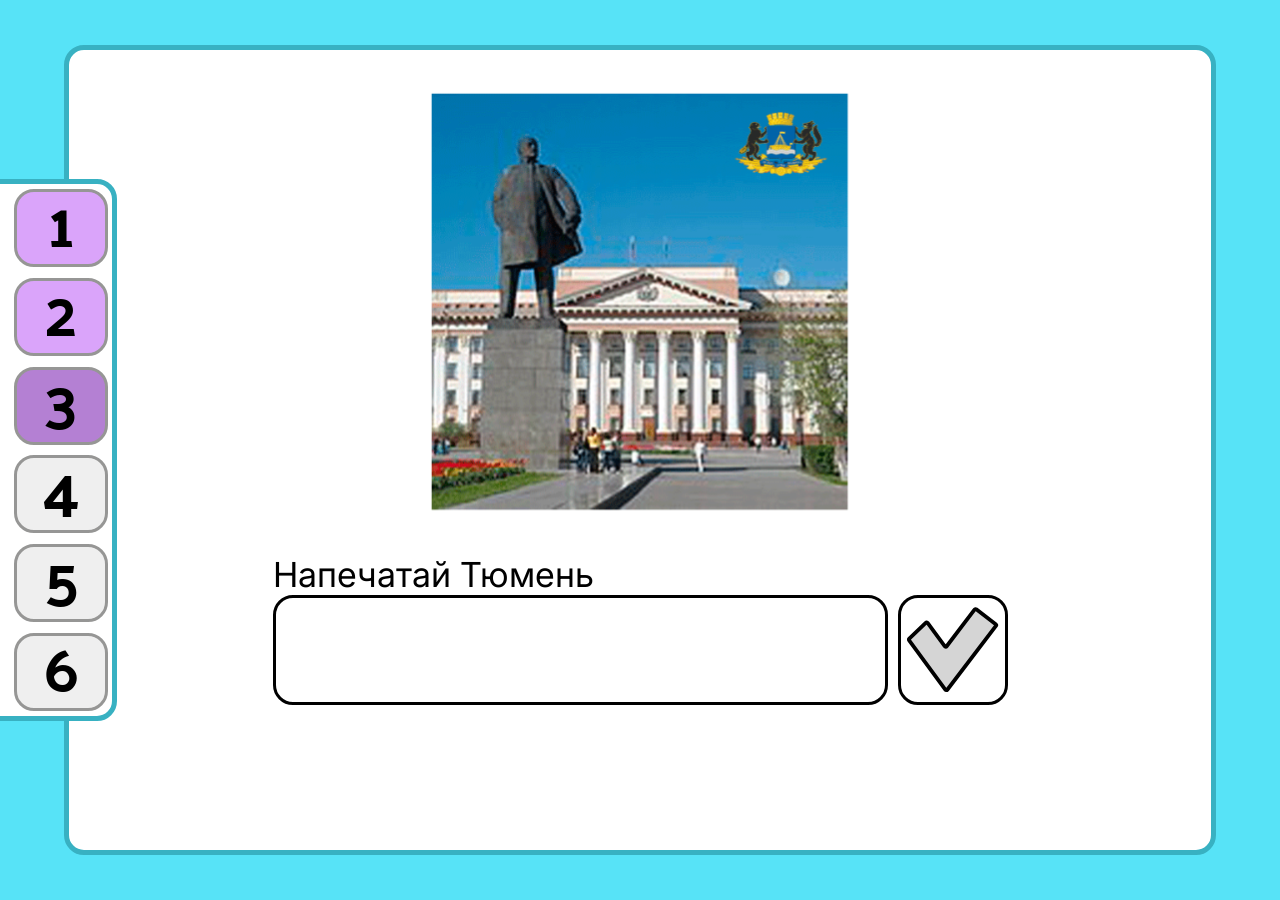
==== index.html @ b0c7f60f "Adaptive layout" ====
<!DOCTYPE html>
<html lang="ru">

<head>
    <meta charset="UTF-8">
    <meta name="viewport" content="width=device-width, initial-scale=1.0">
    <title>ЭМО - тренажёр</title>
    <link rel="shortcut icon" href="assets/images/design/favicon.ico" type="image/x-icon">
    <link rel="stylesheet" href="assets/styles/trainer.css">
    <meta name="viewport" content="width=device-width, initial-scale=1.0">
</head>

<body>
    <div class="trainer-wrapper">
        <div class="navigation-menu">
            <button class="completed-nav-btn">
                <p>1</p>
            </button>
            <button class="completed-nav-btn">
                <p>2</p>
            </button>
            <button class="active-nav-btn">
                <p>3</p>
            </button>
            <button>
                <p>4</p>
            </button>
            <button>
                <p>5</p>
            </button>
            <button>
                <p>6</p>
            </button>
        </div>

        <div class="white-body-field">
            <div class="form-trainer">
                <div class="trainer-image">
                    <img src="assets/images/tyumen.svg" alt="Тюмень">
                </div>
                <div class="trainer-form">
                    <label class="trainer-text">Напечатай <span id="labelWord">Тюмень</span></label>
                    <div class="input-button-field">
                        <input type="text" class="text-field" />
                        <button type="button" class="check-button">
                            <img src="assets/images/design/tick_invalid.svg" alt="Проверить">
                        </button>
                    </div>
                </div>
            </div>

        </div>
    </div>
</body>

</html>
---- assets/styles/trainer.css ----
:root {
    --border-color: #38B1C2;
    --main-blue-color: #57e3f7;
}

@font-face {
    font-family: "inter";
    src: url("../fonts/inter/static/Inter_18pt-Regular.ttf");
}

@font-face {
    font-family: "Palanquin Dark";
    src: url("../fonts/Palanquin_Dark/PalanquinDark-Regular.ttf");
}

body {
    margin: 0;
}

.trainer-wrapper {
    width: 100vw;
    height: 100vh;
    overflow: hidden;

    background-color: var(--main-blue-color);
}

.white-body-field {
    width: 90vw;
    height: 90vh;
    margin: 5vh auto 5vh;

    background-color: #fff;

    border: 5px solid var(--border-color);
    border-radius: 20px;
    box-sizing: border-box;

    display: flex;
    flex-direction: column;
    overflow-y: auto;
    /* прокрутка если не помещается */
}

.form-trainer {
    display: flex;
    flex-direction: column;
    align-items: center;
}

.trainer-image {
    max-width: 500px;

    height: auto;
    width: 100%;

    flex-shrink: 0;
}

.trainer-image>img {
    width: 100%;
    height: 100%;
}


/* стили формы тренажёра (Ввода текста и кнопки)*/

.trainer-text {
    height: 40px;
    font-size: 34.42px;
    cursor: default;
    user-select: none;
}

.trainer-form {
    font-family: "inter";
    max-width: 735px;
    width: 100%;
    height: 150px;
}

.input-button-field {
    width: 100%;
    height: 110px;
    display: flex;
    justify-content: space-between;
}

.input-button-field>* {
    border: 3px solid #000;
    border-radius: 20px;
}

.text-field {
    box-sizing: border-box;
    width: calc(100% - 120px);
    height: 100%;
    font-size: 54.35px;
}

.check-button {
    box-sizing: border-box;
    width: 110px;
    height: 110px;
    background-color: #fff;
}

.check-button>img {
    width: 100%;
    height: 100%;
}


/* Стили для навигационного меню (слева или свехру) */

.navigation-menu {
    width: 154px;
    height: 542px;

    position: fixed;
    left: -37px;
    top: calc(50vh - 271px);

    background-color: #fff;

    display: flex;
    flex-direction: column;
    justify-content: space-around;
    border: 5px solid var(--border-color);
    border-radius: 20px;
    box-sizing: border-box;
}

.navigation-menu>button {
    width: 94px;
    height: 78px;
    margin-left: 46px;

    border: 3px solid #969695;
    border-radius: 20px;

    flex-shrink: 0;
    /* ЗАПРЕЩАЕТ сжатие кнопок */
    flex-grow: 0;
    /* запрещает растягивание */
}

.navigation-menu>button>p {
    font-family: "Palanquin Dark";
    font-size: 64px;
    line-height: 64px;
    margin: 0;
    position: relative;
    bottom: 7px;
}

.completed-nav-btn {
    background-color: #DAA4FA;
}

.active-nav-btn {
    background-color: #B480D3;
}


/* Адаптив для малых экранов (планшетов) */
@media (max-width: 1000px) {
    .navigation-menu {
        flex-direction: row;
        position: inherit;
        margin: 0 auto;
        width: 90vw;
        height: 110px;
        align-items: center;
        overflow-x: auto;
        overflow-y: hidden;
    }

    .navigation-menu>button {
        margin: 0 10px;
    }

    .white-body-field {
        height: calc(90vh - 110px);
    }
}

/* Фикс для смартфонов */
@media (max-width: 480px) {
    .input-button-field {
        flex-direction: column;
        height: 160px;
    }

    .text-field {
        width: 100%;
        height: 80px;
    }

    .check-button {
        height: 80px;
        width: 80px;
        margin: 6px auto;
    }

    .trainer-text {
        font-size: 28px;
    }
}

/* Фикс для смартфонов в горизонтальном положении */
@media (max-height: 480px) {
    .input-button-field {
        flex-direction: column;
        height: 240px;
    }

    .text-field {
        width: 100%;
    }

    .form-trainer {
        flex-direction: row;
        align-items: center;
    }

    .trainer-image {
        max-width: 300px;

        height: auto;
        width: 100%;

        flex-shrink: 0;
    }

    .trainer-form {
        height: inherit;
    }

}


/* Стили для 4K мониторов (от 2560px и выше) */
@media (min-width: 2560px) {
    .white-body-field {
        width: 70vw;
        /* Уменьшаем процент от ширины */
        max-width: 1600px;
        /* Ограничиваем максимальную ширину */
        height: 85vh;
        margin: 7.5vh auto;
        border-width: 8px;
    }

    .trainer-image {
        max-width: 800px;
        max-height: 600px;
        width: 50vw;
        height: auto;
    }

    .trainer-text {
        font-size: 60px;
        /* Увеличиваем шрифты */
        height: 60px;
    }

    .trainer-form {
        max-width: 1200px;
        height: 220px;
    }

    .text-field {
        font-size: 72px;
        width: calc(100% - 180px);
    }

    .input-button-field {
        height: 160px;
    }

    .check-button {
        width: 160px;
        height: 160px;
    }

    .navigation-menu {
        width: 220px;
        height: 780px;
        left: -50px;
        border-width: 8px;
    }

    .navigation-menu>button {
        width: 134px;
        height: 110px;
        font-size: 90px;
        margin-left: 66px;
    }
}

/* Для настоящих 4K (3840px и выше) */
@media (min-width: 3840px) {
    .white-body-field {
        width: 60vw;
        max-width: 2000px;
        border-width: 10px;
    }

    .trainer-image {
        max-width: 1000px;
        max-height: 1000px;
    }

    .trainer-text {
        font-size: 64px;
    }

    .text-field {
        font-size: 96px;
    }

    .navigation-menu {
        width: 280px;
        height: 980px;
    }

    .navigation-menu>button {
        width: 170px;
        height: 140px;
        font-size: 120px;
    }
}
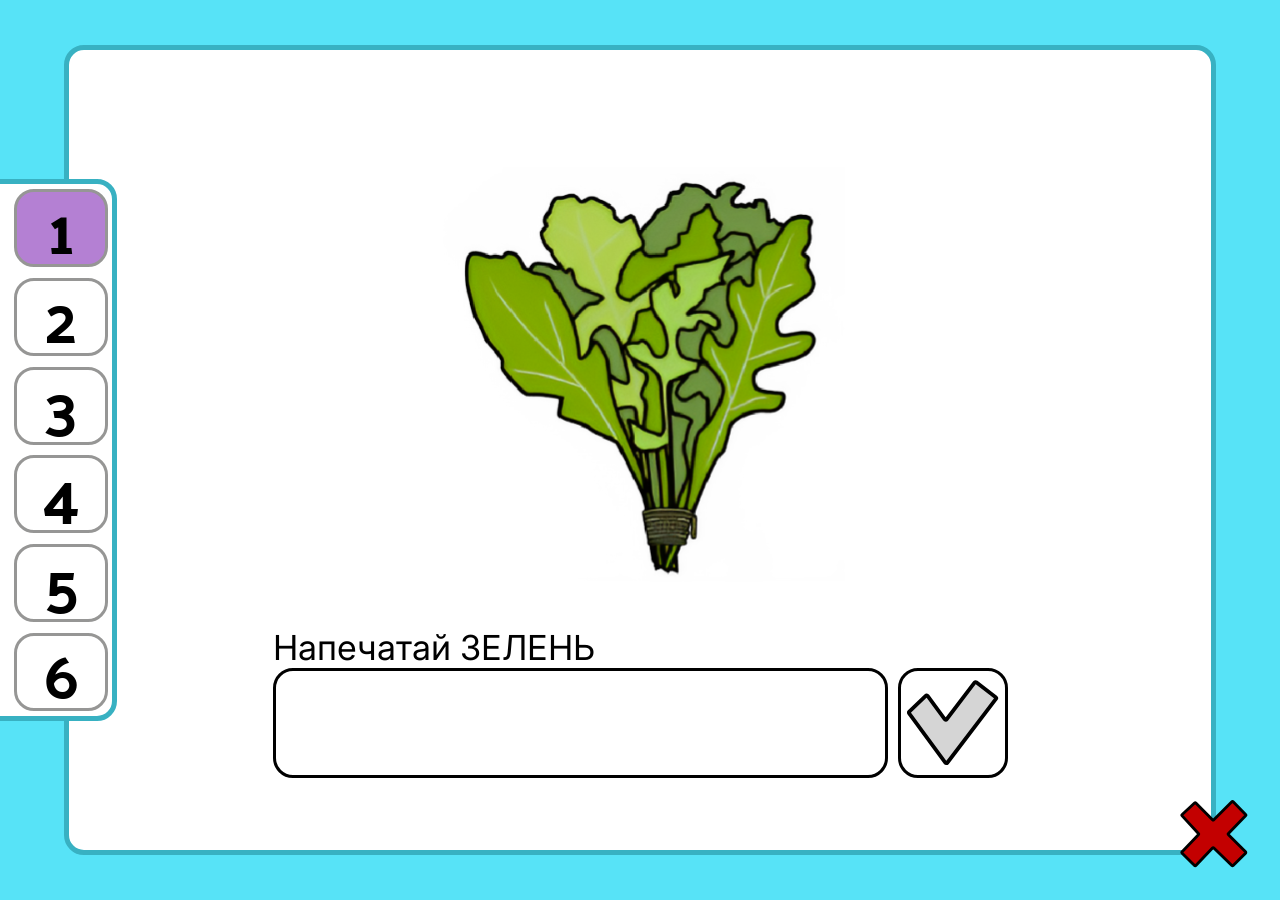
==== commit 293c05e5: "implemented trainer + some impovements in css" ====
--- a/index.html
+++ b/index.html
@@ -14,34 +14,38 @@
     <div class="trainer-wrapper">
         <div class="navigation-menu">
             <button class="completed-nav-btn">
-                <p>1</p>
+                1
             </button>
             <button class="completed-nav-btn">
-                <p>2</p>
+                2
             </button>
             <button class="active-nav-btn">
-                <p>3</p>
+                3
             </button>
             <button>
-                <p>4</p>
+                4
             </button>
             <button>
-                <p>5</p>
+                5
             </button>
             <button>
-                <p>6</p>
+                6
             </button>
+        </div>
+
+        <div class="cross-btn" onclick="resetTrainer()">
+            <img src="assets/images/design/cross.svg" alt="Перезапустить">
         </div>
 
         <div class="white-body-field">
             <div class="form-trainer">
                 <div class="trainer-image">
-                    <img src="assets/images/tyumen.svg" alt="Тюмень">
+                    <img src="assets/images/tyumen.svg" id="trainerImage" alt="Тюмень">
                 </div>
                 <div class="trainer-form">
                     <label class="trainer-text">Напечатай <span id="labelWord">Тюмень</span></label>
                     <div class="input-button-field">
-                        <input type="text" class="text-field" />
+                        <input type="text" class="text-field">
                         <button type="button" class="check-button">
                             <img src="assets/images/design/tick_invalid.svg" alt="Проверить">
                         </button>
@@ -51,6 +55,8 @@
 
         </div>
     </div>
+
+    <script src="assets/scripts/script.js"></script>
 </body>
 
 </html>
--- a/assets/styles/trainer.css
+++ b/assets/styles/trainer.css
@@ -21,7 +21,6 @@
     width: 100vw;
     height: 100vh;
     overflow: hidden;
-
     background-color: var(--main-blue-color);
 }
 
@@ -29,17 +28,15 @@
     width: 90vw;
     height: 90vh;
     margin: 5vh auto 5vh;
-
-    background-color: #fff;
-
+    background-color: #fff;
     border: 5px solid var(--border-color);
     border-radius: 20px;
     box-sizing: border-box;
-
     display: flex;
     flex-direction: column;
     overflow-y: auto;
     /* прокрутка если не помещается */
+    justify-content: space-around;
 }
 
 .form-trainer {
@@ -49,17 +46,22 @@
 }
 
 .trainer-image {
-    max-width: 500px;
-
+    max-width: 600px;
     height: auto;
     width: 100%;
-
-    flex-shrink: 0;
 }
 
 .trainer-image>img {
     width: 100%;
     height: 100%;
+}
+
+@media (max-width: 1600px) {
+
+    /* Небольшой фикс, нужен для экранов шириной меньше 1920px, чтобы картинка не заставляла скролить страницу*/
+    .trainer-image {
+        max-width: 500px;
+    }
 }
 
 
@@ -96,6 +98,7 @@
     width: calc(100% - 120px);
     height: 100%;
     font-size: 54.35px;
+    padding: 0 50px;
 }
 
 .check-button {
@@ -116,13 +119,10 @@
 .navigation-menu {
     width: 154px;
     height: 542px;
-
     position: fixed;
     left: -37px;
     top: calc(50vh - 271px);
-
-    background-color: #fff;
-
+    background-color: #fff;
     display: flex;
     flex-direction: column;
     justify-content: space-around;
@@ -135,39 +135,53 @@
     width: 94px;
     height: 78px;
     margin-left: 46px;
-
+    background-color: #fff;
     border: 3px solid #969695;
     border-radius: 20px;
-
     flex-shrink: 0;
-    /* ЗАПРЕЩАЕТ сжатие кнопок */
+    /* запрещаем растягивание и сжатие кнопок */
     flex-grow: 0;
-    /* запрещает растягивание */
-}
-
-.navigation-menu>button>p {
     font-family: "Palanquin Dark";
     font-size: 64px;
     line-height: 64px;
-    margin: 0;
-    position: relative;
-    bottom: 7px;
 }
 
 .completed-nav-btn {
-    background-color: #DAA4FA;
+    background-color: #DAA4FA !important;
 }
 
 .active-nav-btn {
-    background-color: #B480D3;
-}
-
+    background-color: #B480D3 !important;
+}
+
+/* стили для крестика справа снизу*/
+.cross-btn {
+    box-sizing: border-box;
+    width: 68px;
+    height: 68px;
+    background-color: transparent;
+    position: fixed;
+    top: calc(100vh - 100px);
+    left: calc(100vw - 100px);
+}
+
+.cross-btn>img {
+    width: 100%;
+    height: 100%;
+}
 
 /* Адаптив для малых экранов (планшетов) */
 @media (max-width: 1000px) {
+    .cross-btn {
+        width: 40px;
+        height: 40px;
+        top: calc(100vh - 60px);
+        left: calc(100vw - 60px);
+    }
+
     .navigation-menu {
         flex-direction: row;
-        position: inherit;
+        position: static;
         margin: 0 auto;
         width: 90vw;
         height: 110px;
@@ -185,8 +199,9 @@
     }
 }
 
-/* Фикс для смартфонов */
+/* адаптив для смартфонов */
 @media (max-width: 480px) {
+
     .input-button-field {
         flex-direction: column;
         height: 160px;
@@ -195,6 +210,8 @@
     .text-field {
         width: 100%;
         height: 80px;
+        padding: 0 10px;
+        font-size: 30px;
     }
 
     .check-button {
@@ -208,15 +225,24 @@
     }
 }
 
-/* Фикс для смартфонов в горизонтальном положении */
+/* адаптив для смартфонов в горизонтальном положении */
 @media (max-height: 480px) {
     .input-button-field {
         flex-direction: column;
-        height: 240px;
+        height: 180px;
     }
 
     .text-field {
         width: 100%;
+        font-size: 30px;
+        height: 90px;
+        padding: 0 10px;
+    }
+
+    .check-button {
+        margin-top: 10px;
+        height: 90px;
+        width: 90px;
     }
 
     .form-trainer {
@@ -240,7 +266,7 @@
 }
 
 
-/* Стили для 4K мониторов (от 2560px и выше) */
+/* Стили для больших мониторов (от 2560px и выше) */
 @media (min-width: 2560px) {
     .white-body-field {
         width: 70vw;
@@ -261,7 +287,6 @@
 
     .trainer-text {
         font-size: 60px;
-        /* Увеличиваем шрифты */
         height: 60px;
     }
 
@@ -303,7 +328,7 @@
 @media (min-width: 3840px) {
     .white-body-field {
         width: 60vw;
-        max-width: 2000px;
+        max-width: 2700px;
         border-width: 10px;
     }
 
@@ -330,4 +355,45 @@
         height: 140px;
         font-size: 120px;
     }
+}
+
+/* стили для экрана после прохождения упражнений, */
+.results-block {
+    width: 100%;
+    max-width: 500px;
+    margin: 0 auto;
+    text-align: center;
+    font-family: "inter";
+}
+
+.results-block>h1 {
+    height: 40px;
+    font-size: 34.42px;
+    cursor: default;
+    user-select: none;
+}
+
+
+.results-block>button,
+.results-block>a {
+    text-align: center;
+    margin: 10px auto;
+    text-align: center;
+    cursor: pointer;
+    border: 3px solid #000;
+    color: black;
+    display: block;
+    text-decoration: none;
+    border-radius: 20px;
+    font-size: 34px;
+    background-color: #fff;
+    box-sizing: border-box;
+    transition-duration: .3s;
+    padding: 20px;
+}
+
+
+.results-block>button:hover,
+.results-block>a:hover {
+    background-color: #c0c0c0;
 }
